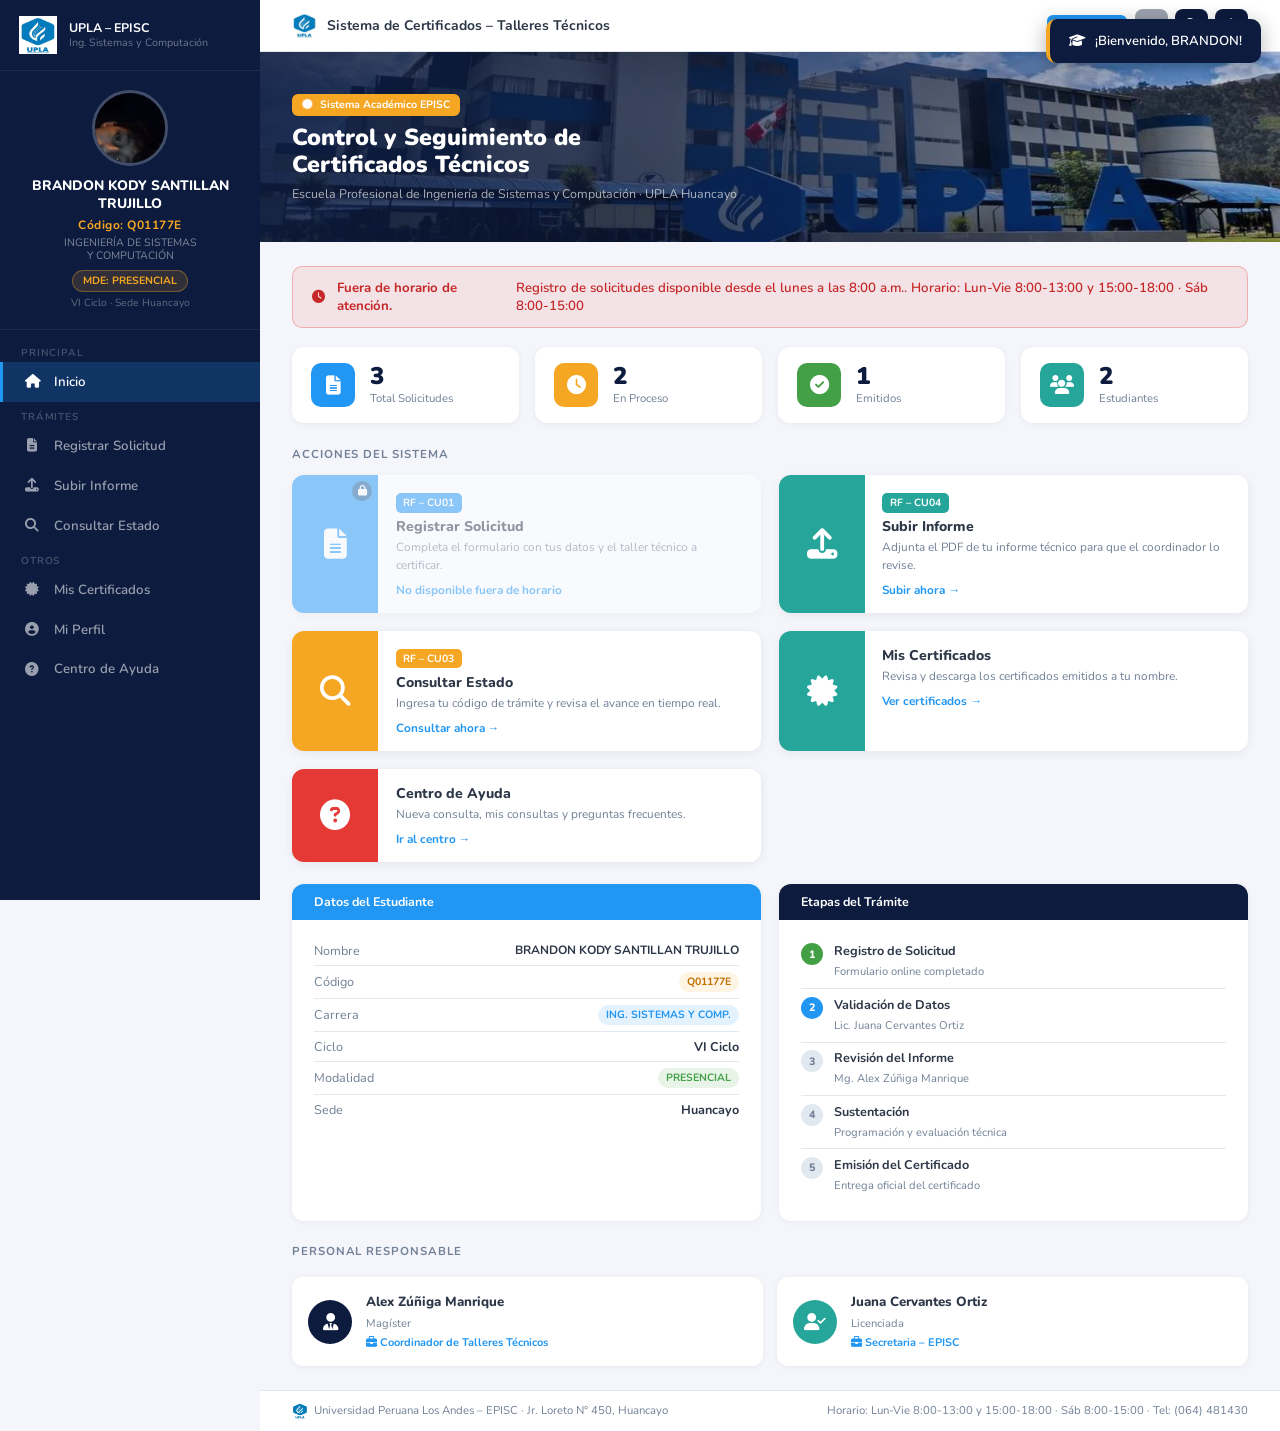
==== index.html @ 36cfebaa "Add files via upload" ====
<!DOCTYPE html>
<html lang="es">
<head>
  <meta charset="UTF-8"/><meta name="viewport" content="width=device-width,initial-scale=1.0"/>
  <title>Inicio – EPISC UPLA</title>
  <link href="https://fonts.googleapis.com/css2?family=Nunito:wght@300;400;500;600;700;800&display=swap" rel="stylesheet"/>
  <link href="https://cdnjs.cloudflare.com/ajax/libs/font-awesome/6.4.0/css/all.min.css" rel="stylesheet"/>
  <style>
    
*,*::before,*::after{box-sizing:border-box;margin:0;padding:0}
:root{--navy:#0d1b3e;--skyblue:#2196f3;--teal:#26a69a;--orange:#f5a623;--red:#e53935;--green:#43a047;--white:#fff;--gray:#f4f6fb;--text:#2d3748;--muted:#718096;--border:#e2e8f0;}
body{font-family:'Nunito',sans-serif;background:var(--gray);color:var(--text);display:flex;min-height:100vh;}
.sidebar{width:260px;min-height:100vh;background:var(--navy);display:flex;flex-direction:column;flex-shrink:0;position:fixed;left:0;top:0;bottom:0;z-index:100;overflow-y:auto;}
.sidebar-logo{padding:1rem 1.2rem;border-bottom:1px solid rgba(255,255,255,.08);display:flex;align-items:center;gap:.75rem;}
.sidebar-logo img{width:38px;height:38px;object-fit:contain;}
.logo-name{color:#fff;font-size:.78rem;font-weight:700;line-height:1.3;}
.logo-name small{color:rgba(255,255,255,.4);font-weight:400;font-size:.67rem;display:block;}
.profile{padding:1.2rem 1rem;display:flex;flex-direction:column;align-items:center;border-bottom:1px solid rgba(255,255,255,.08);}
.avatar{width:76px;height:76px;border-radius:50%;object-fit:cover;object-position:top center;margin-bottom:.7rem;border:3px solid rgba(255,255,255,.22);}
.profile-name{color:#fff;font-weight:800;font-size:.86rem;text-align:center;line-height:1.3;}
.profile-code{color:var(--orange);font-size:.75rem;font-weight:700;margin-top:.22rem;letter-spacing:.04em;}
.profile-career{color:rgba(255,255,255,.48);font-size:.67rem;text-align:center;margin-top:.18rem;line-height:1.3;}
.profile-mode{margin-top:.4rem;background:rgba(245,166,35,.15);border:1px solid rgba(245,166,35,.35);color:var(--orange);font-size:.66rem;font-weight:700;padding:.16rem .6rem;border-radius:999px;}
.profile-ciclo{color:rgba(255,255,255,.35);font-size:.65rem;margin-top:.18rem;}
.nav{flex:1;padding:.5rem 0;}
.nav-section{padding:.5rem 1.3rem .15rem;color:rgba(255,255,255,.22);font-size:.63rem;font-weight:700;letter-spacing:.09em;text-transform:uppercase;}
.nav-item{display:flex;align-items:center;gap:.8rem;padding:.68rem 1.3rem;color:rgba(255,255,255,.58);font-size:.83rem;font-weight:600;text-decoration:none;border-left:3px solid transparent;transition:background .15s,color .15s;}
.nav-item:hover{background:rgba(255,255,255,.07);color:#fff;}
.nav-item.active{background:rgba(33,150,243,.2);color:#fff;border-left-color:var(--skyblue);}
.nav-item i{width:17px;text-align:center;font-size:.86rem;}
.main{margin-left:260px;flex:1;display:flex;flex-direction:column;min-height:100vh;}
.topbar{background:#fff;border-bottom:1px solid var(--border);padding:0 2rem;height:52px;display:flex;align-items:center;justify-content:space-between;position:sticky;top:0;z-index:50;box-shadow:0 1px 4px rgba(0,0,0,.06);}
.topbar-left{display:flex;align-items:center;gap:.6rem;font-size:.87rem;font-weight:700;}
.topbar-right{display:flex;gap:.45rem;align-items:center;}
.h-btn{width:33px;height:33px;border-radius:8px;background:var(--navy);color:#fff;display:grid;place-items:center;font-size:.78rem;cursor:pointer;text-decoration:none;transition:background .15s;border:none;}
.h-btn:hover{background:var(--skyblue);}
.h-tag{background:var(--skyblue);color:#fff;font-size:.67rem;font-weight:700;padding:.18rem .55rem;border-radius:6px;}
.content{padding:1.5rem 2rem;flex:1;}
.breadcrumb{display:flex;align-items:center;gap:.4rem;font-size:.75rem;color:var(--muted);margin-bottom:1.1rem;}
.breadcrumb a{color:var(--skyblue);text-decoration:none;font-weight:600;}
.sec-title{font-size:.72rem;font-weight:700;color:var(--muted);letter-spacing:.08em;text-transform:uppercase;margin-bottom:.85rem;}
.btn{padding:.6rem 1.4rem;border-radius:8px;font-family:'Nunito',sans-serif;font-size:.86rem;font-weight:700;cursor:pointer;border:none;transition:opacity .15s,transform .15s;text-decoration:none;display:inline-flex;align-items:center;gap:.45rem;}
.btn:hover{opacity:.88;transform:translateY(-1px);}
.btn-primary{background:var(--skyblue);color:#fff;}
.btn-orange{background:var(--orange);color:#fff;}
.btn-outline{background:transparent;border:1.5px solid var(--border);color:var(--muted);}
.btn-sm{padding:.38rem .85rem;font-size:.77rem;}
.btn:disabled{opacity:.45;cursor:not-allowed;transform:none;}
footer.foot{background:#fff;border-top:1px solid var(--border);padding:.75rem 2rem;display:flex;justify-content:space-between;font-size:.71rem;color:var(--muted);flex-wrap:wrap;gap:.5rem;}

    .banner{position:relative;height:190px;overflow:hidden;background:url("[data-uri]") center/cover no-repeat;}
    .banner-overlay{position:absolute;inset:0;background:linear-gradient(90deg,rgba(13,27,62,.88) 0%,rgba(13,27,62,.5) 60%,transparent 100%);display:flex;align-items:center;padding:0 2rem;}
    .banner-text .pill{display:inline-flex;align-items:center;gap:.4rem;background:var(--orange);color:#fff;font-size:.67rem;font-weight:700;padding:.22rem .65rem;border-radius:6px;margin-bottom:.5rem;}
    .banner-text h1{color:#fff;font-size:1.45rem;font-weight:900;line-height:1.2;}
    .banner-text p{color:rgba(255,255,255,.65);font-size:.78rem;margin-top:.35rem;}
    .alert-bar{border-radius:10px;padding:.75rem 1.2rem;margin-bottom:1.2rem;display:flex;align-items:center;gap:.75rem;font-size:.83rem;font-weight:600;}
    .alert-green{background:rgba(67,160,71,.1);border:1px solid rgba(67,160,71,.3);color:#2e7d32;}
    .alert-red{background:rgba(229,57,53,.1);border:1px solid rgba(229,57,53,.3);color:#c62828;}
    .alert-orange{background:rgba(245,166,35,.1);border:1px solid rgba(245,166,35,.3);color:#e65100;}
    .stats-bar{display:grid;grid-template-columns:repeat(4,1fr);gap:1rem;margin-bottom:1.4rem;}
    .stat-card{background:#fff;border-radius:12px;padding:1rem 1.2rem;box-shadow:0 1px 6px rgba(0,0,0,.06);display:flex;align-items:center;gap:.9rem;}
    .stat-icon{width:44px;height:44px;border-radius:10px;display:grid;place-items:center;font-size:1.2rem;color:#fff;flex-shrink:0;}
    .stat-info .num{font-size:1.5rem;font-weight:900;color:var(--navy);line-height:1;}
    .stat-info .lbl{font-size:.71rem;color:var(--muted);margin-top:.15rem;}
    .bg-blue{background:var(--skyblue);} .bg-orange{background:var(--orange);} .bg-green{background:var(--green);} .bg-teal{background:var(--teal);}
    .action-grid{display:grid;grid-template-columns:1fr 1fr;gap:1.1rem;margin-bottom:1.4rem;}
    .action-card{border-radius:12px;overflow:hidden;display:flex;cursor:pointer;text-decoration:none;box-shadow:0 2px 10px rgba(0,0,0,.07);transition:transform .2s,box-shadow .2s;}
    .action-card:hover{transform:translateY(-3px);box-shadow:0 8px 20px rgba(0,0,0,.13);}
    .action-card.disabled{opacity:.5;pointer-events:none;}
    .card-icon-box{width:86px;display:grid;place-items:center;font-size:1.9rem;color:#fff;flex-shrink:0;position:relative;}
    .card-body{background:#fff;flex:1;padding:.95rem 1.1rem;}
    .card-body .rf{font-size:.65rem;font-weight:700;color:#fff;padding:.14rem .48rem;border-radius:5px;display:inline-block;margin-bottom:.3rem;}
    .card-body h3{font-size:.88rem;font-weight:800;color:var(--text);margin-bottom:.18rem;}
    .card-body p{font-size:.74rem;color:var(--muted);line-height:1.5;}
    .card-body .lnk{color:var(--skyblue);font-size:.74rem;font-weight:700;margin-top:.45rem;display:block;}
    .lock-icon{position:absolute;top:6px;right:6px;background:rgba(0,0,0,.35);color:#fff;border-radius:50%;width:20px;height:20px;display:none;place-items:center;font-size:.65rem;}
    .bottom-grid{display:grid;grid-template-columns:1fr 1fr;gap:1.1rem;}
    .panel{background:#fff;border-radius:12px;padding:1.2rem 1.4rem;box-shadow:0 1px 6px rgba(0,0,0,.06);}
    .panel-hdr{font-size:.78rem;font-weight:700;color:#fff;margin:-1.2rem -1.4rem 1rem;padding:.58rem 1.4rem;border-radius:12px 12px 0 0;}
    .ph-blue{background:var(--skyblue);} .ph-navy{background:var(--navy);}
    .irow{display:flex;justify-content:space-between;align-items:center;padding:.38rem 0;border-bottom:1px solid var(--border);font-size:.79rem;}
    .irow:last-child{border-bottom:none;}
    .irow span:first-child{color:var(--muted);}
    .irow span:last-child{font-weight:700;}
    .bdg{font-size:.66rem;font-weight:700;padding:.15rem .5rem;border-radius:999px;}
    .bdg-blue{background:rgba(33,150,243,.12);color:var(--skyblue);}
    .bdg-green{background:rgba(67,160,71,.12);color:var(--green);}
    .bdg-orange{background:rgba(245,166,35,.12);color:#c07000;}
    .step-list{list-style:none;}
    .step-item{display:flex;gap:.7rem;padding:.42rem 0;border-bottom:1px solid var(--border);align-items:flex-start;}
    .step-item:last-child{border-bottom:none;}
    .snum{width:22px;height:22px;border-radius:50%;flex-shrink:0;display:grid;place-items:center;font-size:.67rem;font-weight:800;margin-top:.05rem;}
    .sdone{background:var(--green);color:#fff;} .snext{background:var(--skyblue);color:#fff;} .slater{background:var(--border);color:var(--muted);}
    .stxt strong{display:block;font-size:.79rem;font-weight:700;}
    .stxt span{color:var(--muted);font-size:.7rem;}
    .personal-grid{display:grid;grid-template-columns:1fr 1fr;gap:.9rem;margin-top:1.1rem;}
    .pcard{background:#fff;border-radius:11px;padding:1rem;box-shadow:0 1px 6px rgba(0,0,0,.06);display:flex;gap:.85rem;align-items:center;}
    .picon{width:44px;height:44px;border-radius:50%;display:grid;place-items:center;font-size:1.1rem;color:#fff;flex-shrink:0;}
    .pinfo strong{display:block;font-size:.83rem;font-weight:800;}
    .pinfo span{font-size:.7rem;color:var(--muted);}
    .pinfo .role{font-size:.69rem;font-weight:700;color:var(--skyblue);margin-top:.12rem;}
    .toast{position:fixed;top:1.2rem;right:1.2rem;background:var(--navy);color:#fff;padding:.8rem 1.2rem;border-radius:10px;font-size:.82rem;font-weight:600;z-index:999;display:flex;align-items:center;gap:.6rem;box-shadow:0 4px 20px rgba(0,0,0,.3);animation:slideIn .4s ease;border-left:4px solid var(--orange);}
    @keyframes slideIn{from{opacity:0;transform:translateX(30px)}to{opacity:1;transform:none}}
  </style>
</head>
<body>
<aside class="sidebar">
  <div class="sidebar-logo">
    <img src="[data-uri]" alt="UPLA"/>
    <div class="logo-name">UPLA – EPISC<small>Ing. Sistemas y Computación</small></div>
  </div>
  <div class="profile">
    <img id="sb-avatar" src="[data-uri]" class="avatar" alt="Usuario"/>
    <div class="profile-name" id="sb-name">BRANDON KODY SANTILLAN TRUJILLO</div>
    <div class="profile-code" id="sb-code">Código: Q01177E</div>
    <div class="profile-career">INGENIERÍA DE SISTEMAS<br>Y COMPUTACIÓN</div>
    <div class="profile-mode">MDE: PRESENCIAL</div>
    <div class="profile-ciclo" id="sb-ciclo">VI Ciclo · Sede Huancayo</div>
  </div>
  <nav class="nav"><div class="nav-section">Principal</div><a href="index.html" class="nav-item active"><i class="fas fa-home"></i> Inicio</a><div class="nav-section">Trámites</div><a href="pages/registrar.html" class="nav-item "><i class="fas fa-file-alt"></i> Registrar Solicitud</a><a href="pages/subir-informe.html" class="nav-item "><i class="fas fa-upload"></i> Subir Informe</a><a href="pages/consultar.html" class="nav-item "><i class="fas fa-search"></i> Consultar Estado</a><div class="nav-section">Otros</div><a href="pages/certificados.html" class="nav-item "><i class="fas fa-certificate"></i> Mis Certificados</a><a href="pages/perfil.html" class="nav-item "><i class="fas fa-user-circle"></i> Mi Perfil</a><a href="pages/ayuda.html" class="nav-item "><i class="fas fa-question-circle"></i> Centro de Ayuda</a></nav></aside>
<div class="main">
  <div class="topbar">
    <div class="topbar-left"><img src="[data-uri]" style="height:25px;object-fit:contain" alt="UPLA"/> Sistema de Certificados – Talleres Técnicos</div>
    <div class="topbar-right">
      <span class="h-tag">EPISC · 2026</span>
      <a href="pages/registrar.html" id="btn-reg-top" class="h-btn" title="Nueva solicitud"><i class="fas fa-plus"></i></a>
      <a href="pages/consultar.html" class="h-btn" title="Consultar"><i class="fas fa-search"></i></a>
      <button class="h-btn"><i class="fas fa-bell"></i></button>
    </div>
  </div>
  <div class="banner">
    <div class="banner-overlay">
      <div class="banner-text">
        <div class="pill"><i class="fas fa-certificate"></i> Sistema Académico EPISC</div>
        <h1>Control y Seguimiento de<br>Certificados Técnicos</h1>
        <p>Escuela Profesional de Ingeniería de Sistemas y Computación · UPLA Huancayo</p>
      </div>
    </div>
  </div>
  <div class="content">
    <div id="horario-alert"></div>
    <div id="tramite-alert"></div>
    <div class="stats-bar">
      <div class="stat-card"><div class="stat-icon bg-blue"><i class="fas fa-file-alt"></i></div><div class="stat-info"><div class="num" id="cnt-total">0</div><div class="lbl">Total Solicitudes</div></div></div>
      <div class="stat-card"><div class="stat-icon bg-orange"><i class="fas fa-clock"></i></div><div class="stat-info"><div class="num" id="cnt-pending">0</div><div class="lbl">En Proceso</div></div></div>
      <div class="stat-card"><div class="stat-icon bg-green"><i class="fas fa-check-circle"></i></div><div class="stat-info"><div class="num" id="cnt-done">0</div><div class="lbl">Emitidos</div></div></div>
      <div class="stat-card"><div class="stat-icon bg-teal"><i class="fas fa-users"></i></div><div class="stat-info"><div class="num">2</div><div class="lbl">Estudiantes</div></div></div>
    </div>
    <p class="sec-title">Acciones del sistema</p>
    <div class="action-grid">
      <a href="pages/registrar.html" class="action-card" id="card-reg">
        <div class="card-icon-box bg-blue"><i class="fas fa-file-alt"></i><div class="lock-icon" id="lock-reg"><i class="fas fa-lock"></i></div></div>
        <div class="card-body">
          <span class="rf" style="background:var(--skyblue)">RF – CU01</span>
          <h3>Registrar Solicitud</h3>
          <p>Completa el formulario con tus datos y el taller técnico a certificar.</p>
          <span class="lnk" id="lnk-reg">Ir al formulario →</span>
        </div>
      </a>
      <a href="pages/subir-informe.html" class="action-card">
        <div class="card-icon-box bg-teal"><i class="fas fa-upload"></i></div>
        <div class="card-body">
          <span class="rf" style="background:var(--teal)">RF – CU04</span>
          <h3>Subir Informe</h3>
          <p>Adjunta el PDF de tu informe técnico para que el coordinador lo revise.</p>
          <span class="lnk">Subir ahora →</span>
        </div>
      </a>
      <a href="pages/consultar.html" class="action-card">
        <div class="card-icon-box bg-orange"><i class="fas fa-search"></i></div>
        <div class="card-body">
          <span class="rf" style="background:var(--orange)">RF – CU03</span>
          <h3>Consultar Estado</h3>
          <p>Ingresa tu código de trámite y revisa el avance en tiempo real.</p>
          <span class="lnk">Consultar ahora →</span>
        </div>
      </a>
      <a href="pages/certificados.html" class="action-card">
        <div class="card-icon-box bg-teal"><i class="fas fa-certificate"></i></div>
        <div class="card-body"><h3>Mis Certificados</h3><p>Revisa y descarga los certificados emitidos a tu nombre.</p><span class="lnk">Ver certificados →</span></div>
      </a>
      <a href="pages/ayuda.html" class="action-card">
        <div class="card-icon-box" style="background:var(--red)"><i class="fas fa-question-circle"></i></div>
        <div class="card-body"><h3>Centro de Ayuda</h3><p>Nueva consulta, mis consultas y preguntas frecuentes.</p><span class="lnk">Ir al centro →</span></div>
      </a>
    </div>
    <div class="bottom-grid">
      <div class="panel">
        <div class="panel-hdr ph-blue">Datos del Estudiante</div>
        <div class="irow"><span>Nombre</span><span id="inf-nombre" style="font-size:.75rem">–</span></div>
        <div class="irow"><span>Código</span><span class="bdg bdg-orange" id="inf-codigo">–</span></div>
        <div class="irow"><span>Carrera</span><span class="bdg bdg-blue">ING. SISTEMAS Y COMP.</span></div>
        <div class="irow"><span>Ciclo</span><span>VI Ciclo</span></div>
        <div class="irow"><span>Modalidad</span><span class="bdg bdg-green">PRESENCIAL</span></div>
        <div class="irow"><span>Sede</span><span>Huancayo</span></div>
      </div>
      <div class="panel">
        <div class="panel-hdr ph-navy">Etapas del Trámite</div>
        <ul class="step-list">
          <li class="step-item"><div class="snum sdone">1</div><div class="stxt"><strong>Registro de Solicitud</strong><span>Formulario online completado</span></div></li>
          <li class="step-item"><div class="snum snext">2</div><div class="stxt"><strong>Validación de Datos</strong><span>Lic. Juana Cervantes Ortiz</span></div></li>
          <li class="step-item"><div class="snum slater">3</div><div class="stxt"><strong>Revisión del Informe</strong><span>Mg. Alex Zúñiga Manrique</span></div></li>
          <li class="step-item"><div class="snum slater">4</div><div class="stxt"><strong>Sustentación</strong><span>Programación y evaluación técnica</span></div></li>
          <li class="step-item"><div class="snum slater">5</div><div class="stxt"><strong>Emisión del Certificado</strong><span>Entrega oficial del certificado</span></div></li>
        </ul>
      </div>
    </div>
    <p class="sec-title" style="margin-top:1.4rem">Personal responsable</p>
    <div class="personal-grid">
      <div class="pcard"><div class="picon" style="background:var(--navy)"><i class="fas fa-user-tie"></i></div><div class="pinfo"><strong>Alex Zúñiga Manrique</strong><span>Magíster</span><div class="role"><i class="fas fa-briefcase"></i> Coordinador de Talleres Técnicos</div></div></div>
      <div class="pcard"><div class="picon" style="background:var(--teal)"><i class="fas fa-user-check"></i></div><div class="pinfo"><strong>Juana Cervantes Ortiz</strong><span>Licenciada</span><div class="role"><i class="fas fa-briefcase"></i> Secretaria – EPISC</div></div></div>
    </div>
  </div>
  
<footer class="foot">
  <span><img src="[data-uri]" style="height:16px;vertical-align:middle;margin-right:.4rem" alt="UPLA"/>Universidad Peruana Los Andes – EPISC · Jr. Loreto N° 450, Huancayo</span>
  <span>Horario: Lun-Vie 8:00-13:00 y 15:00-18:00 · Sáb 8:00-15:00 · Tel: (064) 481430</span>
</footer>
</div>
<div class="toast" id="toast" style="display:none"></div>
<script>


const USERS = {
  'Q01177E': {nombre:'BRANDON KODY SANTILLAN TRUJILLO', foto:'[data-uri]', ciclo:'VI Ciclo'},
  'Q03479J': {nombre:'JACK YHEMS CORONEL GUEVARA',      foto:'[data-uri]',    ciclo:'VI Ciclo'},
};
const CURRENT_USER = JSON.parse(localStorage.getItem('upla_user') || '{"codigo":"Q01177E"}');

function loadUser(){
  const raw = localStorage.getItem('upla_user');
  const u = raw ? JSON.parse(raw) : {codigo:'Q01177E'};
  const info = USERS[u.codigo] || USERS['Q01177E'];
  document.getElementById('sb-avatar').src = info.foto;
  document.getElementById('sb-name').textContent  = info.nombre;
  document.getElementById('sb-code').textContent  = 'Código: ' + u.codigo;
  document.getElementById('sb-ciclo').textContent = (info.ciclo||'VI Ciclo') + ' · Sede Huancayo';
  return {...u, ...info};
}


function isHorarioAtencion() {
  const now = new Date();
  const day = now.getDay(); // 0=dom,1=lun,...,6=sab
  const h = now.getHours(), m = now.getMinutes();
  const mins = h*60+m;
  if(day === 0) return false; // domingo cerrado
  if(day >= 1 && day <= 5) { // lun-vie
    return (mins >= 8*60 && mins < 13*60) || (mins >= 15*60 && mins < 18*60);
  }
  if(day === 6) return mins >= 8*60 && mins < 15*60; // sábado
  return false;
}
function proximaApertura() {
  const now = new Date();
  const day = now.getDay();
  const h = now.getHours(), m = now.getMinutes();
  const mins = h*60+m;
  if(day >= 1 && day <= 5) {
    if(mins < 8*60)  return 'hoy a las 8:00 a.m.';
    if(mins < 13*60) return 'hoy a las 3:00 p.m.';
    if(mins < 15*60) return 'hoy a las 3:00 p.m.';
    return 'mañana a las 8:00 a.m.';
  }
  if(day === 6) {
    if(mins < 8*60) return 'hoy a las 8:00 a.m.';
    return 'el lunes a las 8:00 a.m.';
  }
  return 'mañana (lunes) a las 8:00 a.m.';
}

window.onload = function(){
  const u = loadUser();
  document.getElementById('inf-nombre').textContent = u.nombre || '–';
  document.getElementById('inf-codigo').textContent = u.codigo || '–';
  // Counters
  const sols = JSON.parse(localStorage.getItem('solicitudes')||'[]');
  document.getElementById('cnt-total').textContent   = sols.length + 3;
  document.getElementById('cnt-pending').textContent = sols.filter(s=>s.estado!=='Certificado Emitido').length + 2;
  document.getElementById('cnt-done').textContent    = sols.filter(s=>s.estado==='Certificado Emitido').length + 1;
  // Alerta trámite
  const enProceso = sols.filter(s=>s.estado!=='Certificado Emitido').length;
  if(enProceso > 0) {
    document.getElementById('tramite-alert').innerHTML = `<div class="alert-bar alert-orange"><i class="fas fa-exclamation-circle"></i> Tienes <b>${enProceso}</b> solicitud(es) en proceso. <a href="pages/consultar.html" style="color:inherit;margin-left:.5rem;font-weight:800">Ver estado →</a></div>`;
  }
  // Horario
  const abierto = isHorarioAtencion();
  const hAlert = document.getElementById('horario-alert');
  const cardReg = document.getElementById('card-reg');
  const lnkReg  = document.getElementById('lnk-reg');
  const lockReg = document.getElementById('lock-reg');
  const btnRegTop = document.getElementById('btn-reg-top');
  if(abierto) {
    const now = new Date(); const h=now.getHours(); const m=String(now.getMinutes()).padStart(2,'0');
    const cierre = now.getDay()===6 ? '3:00 p.m.' : h<13 ? '1:00 p.m.' : '6:00 p.m.';
    hAlert.innerHTML = `<div class="alert-bar alert-green"><i class="fas fa-check-circle"></i> Sistema disponible · Atención hasta las <b>${cierre}</b> · Hora actual: <b>${h}:${m}</b></div>`;
  } else {
    const prox = proximaApertura();
    hAlert.innerHTML = `<div class="alert-bar alert-red"><i class="fas fa-clock"></i> <b>Fuera de horario de atención.</b> Registro de solicitudes disponible desde ${prox}. Horario: Lun-Vie 8:00-13:00 y 15:00-18:00 · Sáb 8:00-15:00</div>`;
    cardReg.classList.add('disabled');
    lockReg.style.display='grid';
    lnkReg.textContent='No disponible fuera de horario';
    if(btnRegTop) btnRegTop.style.pointerEvents='none', btnRegTop.style.opacity='.4';
  }
  // Toast bienvenida
  const t = document.getElementById('toast');
  t.innerHTML = '<i class="fas fa-graduation-cap"></i> ¡Bienvenido, ' + (u.nombre||'').split(' ')[0] + '!';
  t.style.display='flex'; setTimeout(()=>t.style.display='none', 3500);
};
</script>
</body></html>
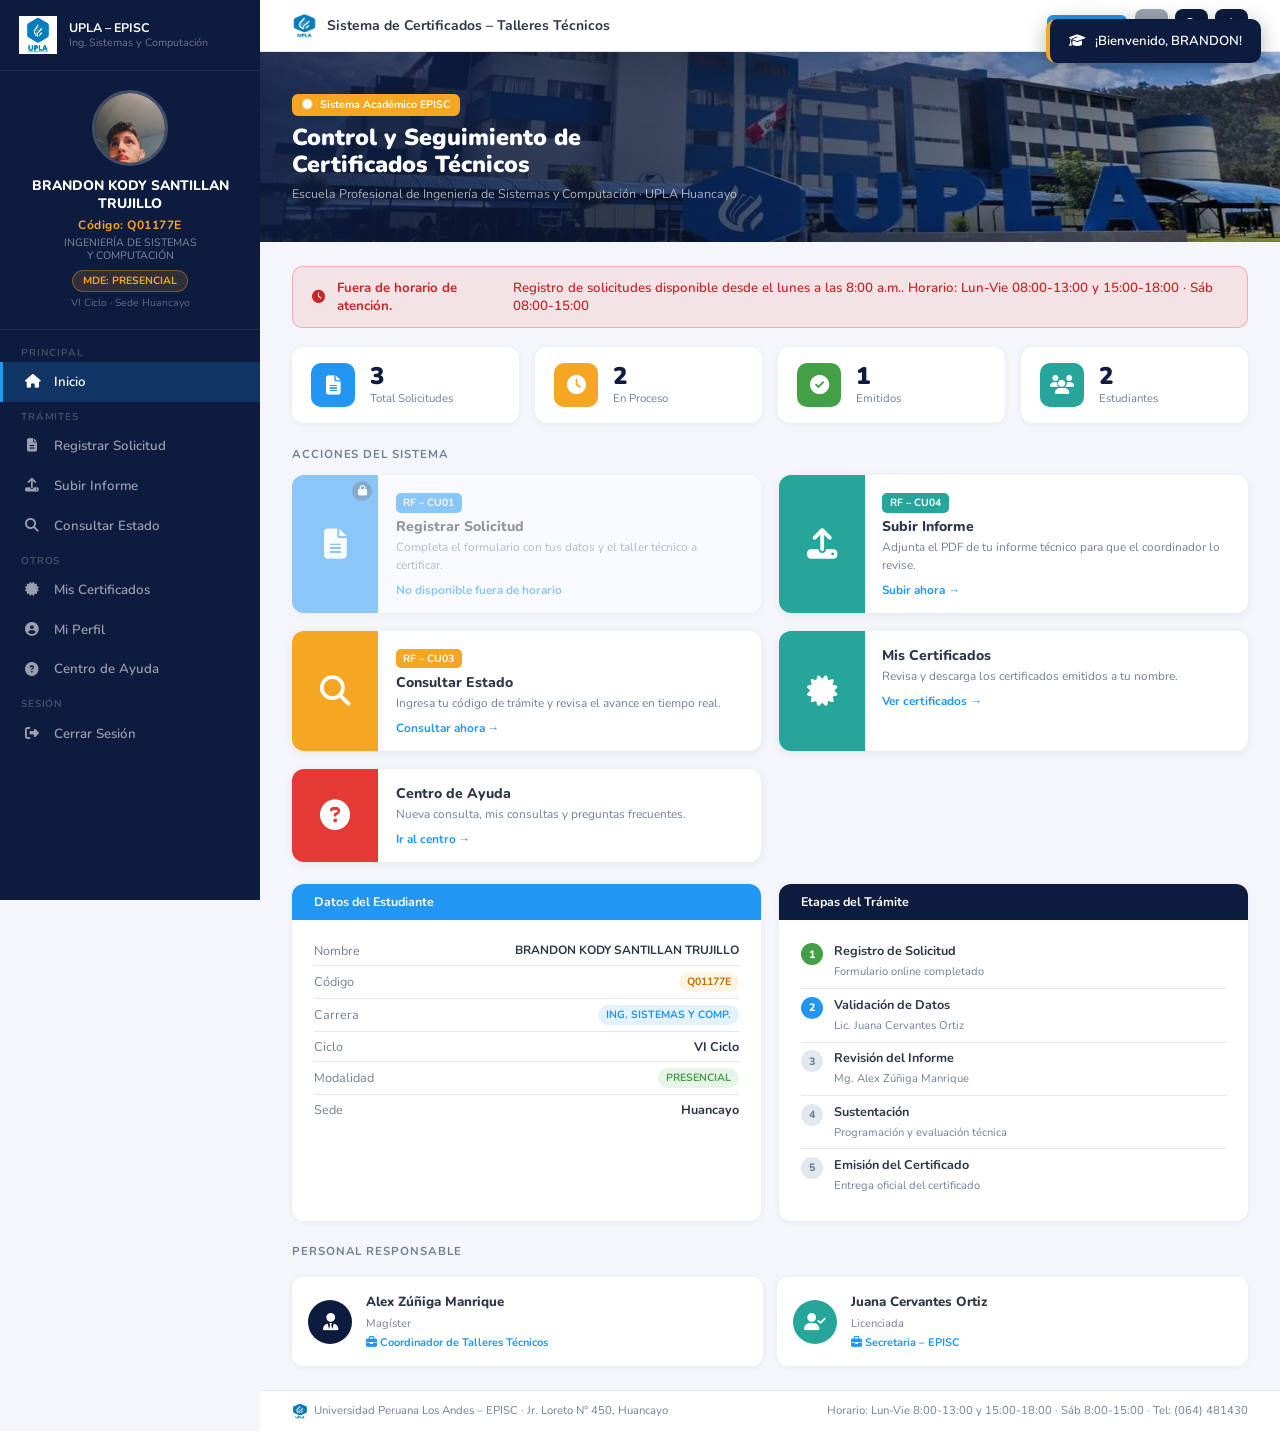
==== commit 41cd6a7f: "Add files via upload" ====
--- a/index.html
+++ b/index.html
@@ -5,6 +5,7 @@
   <title>Inicio – EPISC UPLA</title>
   <link href="https://fonts.googleapis.com/css2?family=Nunito:wght@300;400;500;600;700;800&display=swap" rel="stylesheet"/>
   <link href="https://cdnjs.cloudflare.com/ajax/libs/font-awesome/6.4.0/css/all.min.css" rel="stylesheet"/>
+  <link rel="stylesheet" type="text/css" href="style/style.css">
   <style>
     
 *,*::before,*::after{box-sizing:border-box;margin:0;padding:0}
@@ -101,23 +102,24 @@
     .pinfo .role{font-size:.69rem;font-weight:700;color:var(--skyblue);margin-top:.12rem;}
     .toast{position:fixed;top:1.2rem;right:1.2rem;background:var(--navy);color:#fff;padding:.8rem 1.2rem;border-radius:10px;font-size:.82rem;font-weight:600;z-index:999;display:flex;align-items:center;gap:.6rem;box-shadow:0 4px 20px rgba(0,0,0,.3);animation:slideIn .4s ease;border-left:4px solid var(--orange);}
     @keyframes slideIn{from{opacity:0;transform:translateX(30px)}to{opacity:1;transform:none}}
-  </style>
+  #button-exit{background:#fff;}
+</style>
 </head>
 <body>
 <aside class="sidebar">
   <div class="sidebar-logo">
-    <img src="[data-uri]" alt="UPLA"/>
+    <img src="[data-uri]" alt="UPLA" style="width:38px;height:38px;object-fit:contain;">
     <div class="logo-name">UPLA – EPISC<small>Ing. Sistemas y Computación</small></div>
   </div>
   <div class="profile">
-    <img id="sb-avatar" src="[data-uri]" class="avatar" alt="Usuario"/>
+    <img id="sb-avatar" src="[data-uri]